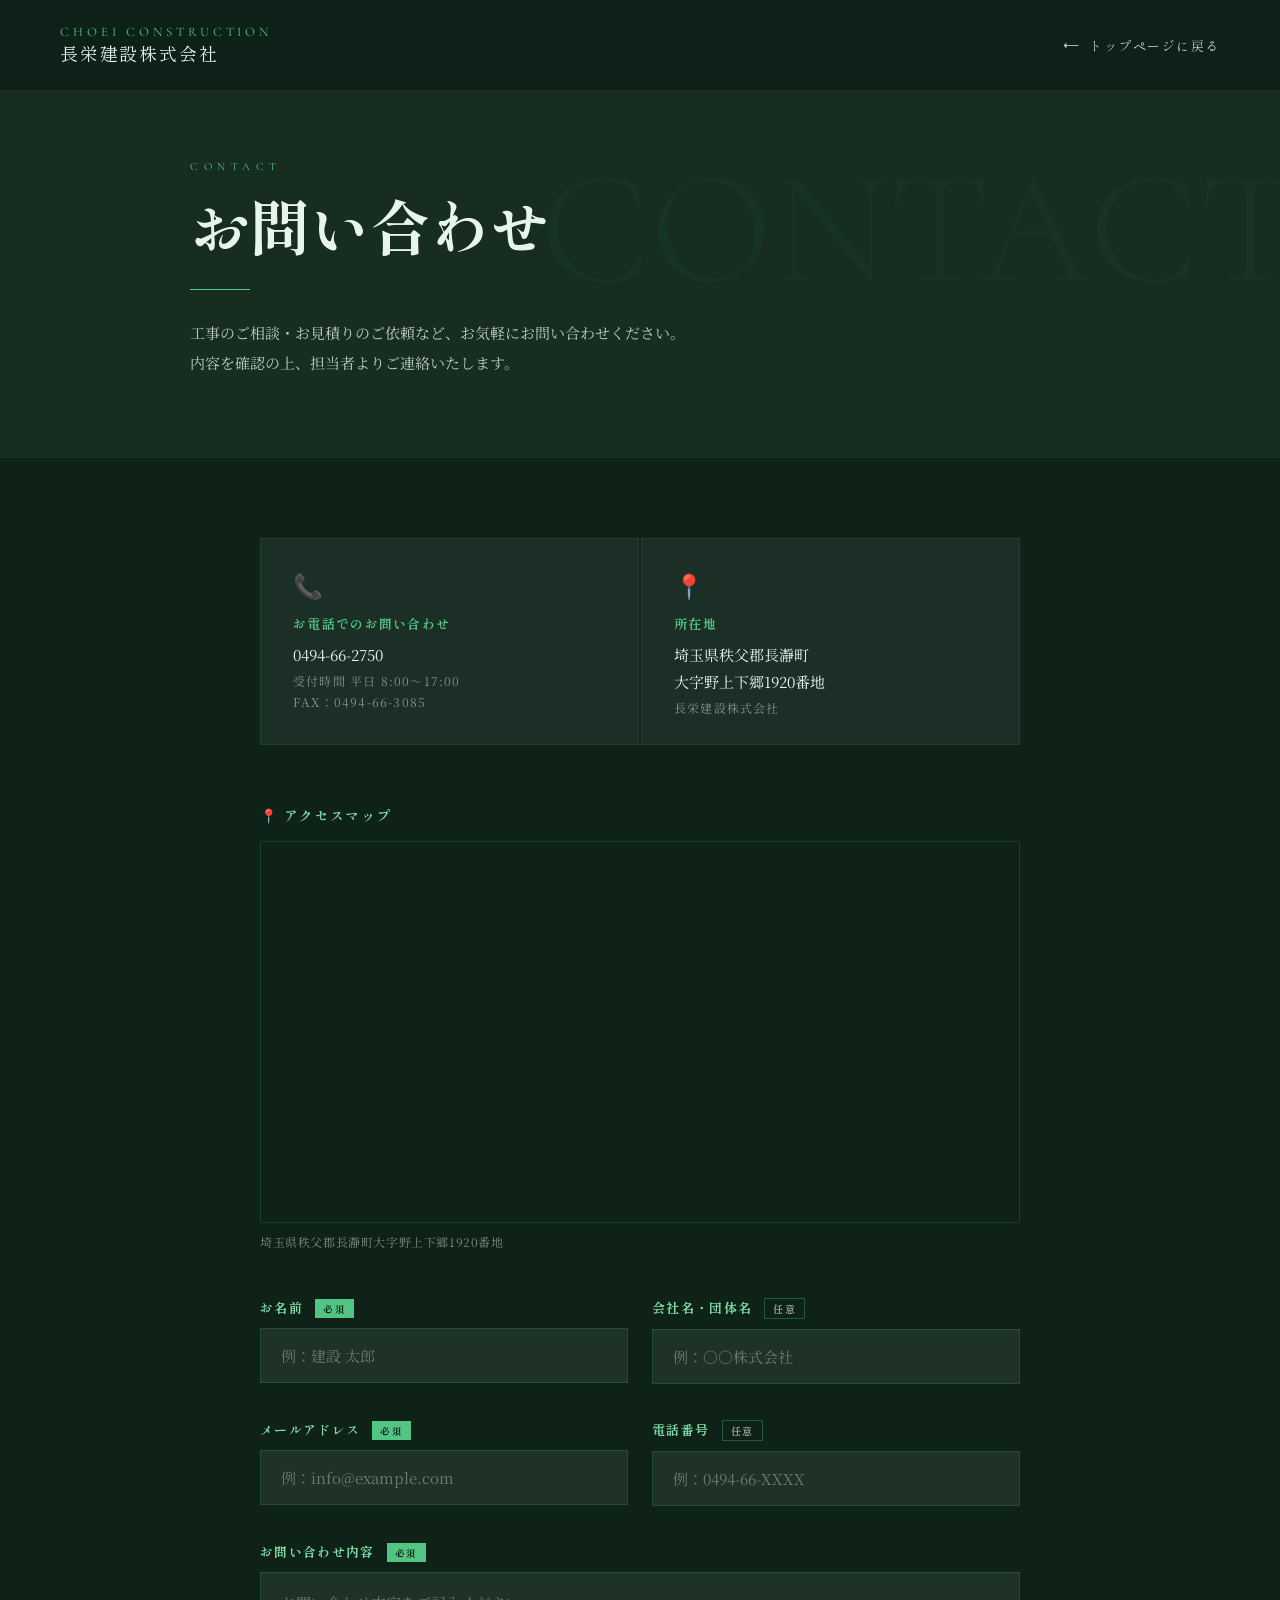
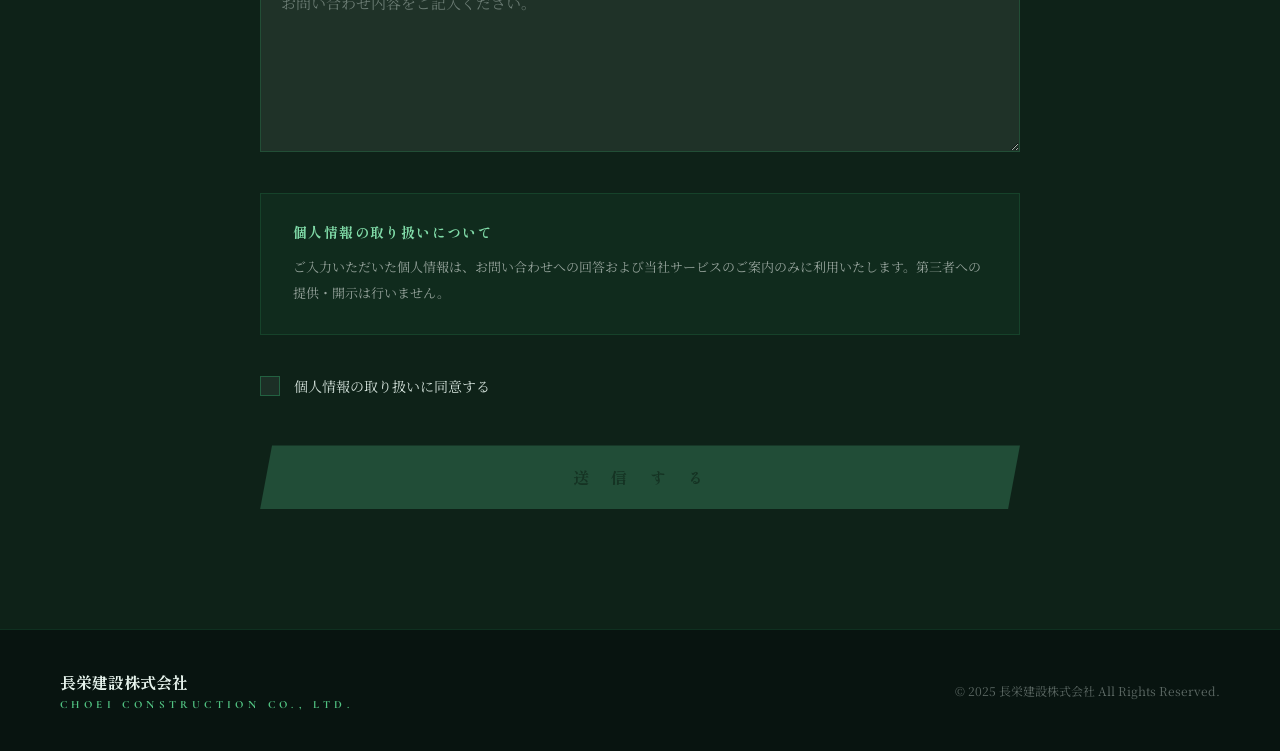
==== contact.html @ 73f099cf "Add files via upload" ====
<!DOCTYPE html>
<html lang="ja">
<head>
<meta charset="UTF-8">
<meta name="viewport" content="width=device-width, initial-scale=1.0">
<title>お問い合わせ | 長栄建設株式会社</title>
<link href="https://fonts.googleapis.com/css2?family=Noto+Serif+JP:wght@300;400;700&family=Shippori+Mincho:wght@400;700&family=Cormorant+Garamond:ital,wght@0,300;0,600;1,300&display=swap" rel="stylesheet">
<style>
  :root {
    --navy: #0e2218;
    --navy-mid: #162d20;
    --green: #52c483;
    --green-light: #80dba8;
    --white: #e8f5ee;
  }
  * { margin: 0; padding: 0; box-sizing: border-box; }
  html { scroll-behavior: smooth; }
  body { font-family: 'Noto Serif JP', serif; background: var(--navy); color: var(--white); min-height: 100vh; }

  /* NAV */
  nav {
    position: fixed; top: 0; width: 100%; z-index: 100;
    display: flex; align-items: center; justify-content: space-between;
    padding: 24px 60px;
    background: rgba(14,34,24,0.97);
    backdrop-filter: blur(2px);
    border-bottom: 1px solid rgba(46,158,98,0.15);
  }
  .nav-logo { font-family: 'Cormorant Garamond', serif; font-size: 13px; letter-spacing: 0.3em; color: var(--green); text-transform: uppercase; text-decoration: none; display: block; }
  .nav-logo span { display: block; font-family: 'Shippori Mincho', serif; font-size: 18px; letter-spacing: 0.1em; color: var(--white); }
  .nav-back { font-family: 'Shippori Mincho', serif; font-size: 13px; color: rgba(232,245,238,0.80); text-decoration: none; letter-spacing: 0.12em; transition: color 0.3s; display: flex; align-items: center; gap: 8px; }
  .nav-back:hover { color: var(--green); }
  .nav-back::before { content: '←'; font-size: 16px; }

  /* HERO */
  .page-hero {
    padding: 160px 60px 80px;
    background: var(--navy-mid);
    position: relative; overflow: hidden;
  }
  .page-hero::before {
    content: 'CONTACT';
    position: absolute; right: -20px; top: 50%; transform: translateY(-50%);
    font-family: 'Cormorant Garamond', serif; font-size: 160px; font-weight: 300;
    color: rgba(46,158,98,0.06); white-space: nowrap; pointer-events: none;
  }
  .page-hero-inner { max-width: 900px; margin: 0 auto; position: relative; z-index: 1; }
  .page-hero .label { font-family: 'Cormorant Garamond', serif; font-size: 11px; letter-spacing: 0.5em; color: var(--green); text-transform: uppercase; margin-bottom: 16px; }
  .page-hero h1 { font-family: 'Shippori Mincho', serif; font-size: clamp(36px,5vw,60px); font-weight: 700; line-height: 1.2; }
  .page-hero p { margin-top: 20px; font-size: 15px; line-height: 2; color: rgba(232,245,238,0.80); }
  .divider { width: 60px; height: 1px; background: var(--green); margin: 28px 0; }

  /* FORM SECTION */
  .form-section { padding: 80px 60px 120px; background: var(--navy); }
  .form-wrap { max-width: 760px; margin: 0 auto; }

  .form-group { margin-bottom: 36px; }
  .form-group label {
    display: block;
    font-family: 'Shippori Mincho', serif; font-size: 13px; font-weight: 700;
    letter-spacing: 0.1em; color: var(--green-light);
    margin-bottom: 10px;
  }
  .form-group label .required {
    display: inline-block; margin-left: 8px;
    font-size: 10px; letter-spacing: 0.15em;
    background: var(--green); color: var(--navy);
    padding: 2px 8px; font-weight: 700;
  }
  .form-group label .optional {
    display: inline-block; margin-left: 8px;
    font-size: 10px; letter-spacing: 0.15em;
    border: 1px solid rgba(46,158,98,0.45); color: rgba(232,245,238,0.60);
    padding: 2px 8px;
  }

  input[type="text"],
  input[type="email"],
  input[type="tel"],
  select,
  textarea {
    width: 100%;
    background: rgba(255,255,255,0.07);
    border: 1px solid rgba(46,158,98,0.25);
    color: var(--white);
    font-family: 'Noto Serif JP', serif; font-size: 15px;
    padding: 16px 20px;
    outline: none;
    transition: border-color 0.3s, background 0.3s;
    appearance: none;
    -webkit-appearance: none;
    border-radius: 0;
  }
  input:focus, select:focus, textarea:focus {
    border-color: var(--green);
    background: rgba(46,158,98,0.08);
  }
  input::placeholder, textarea::placeholder { color: rgba(232,245,238,0.38); }
  textarea { min-height: 180px; resize: vertical; line-height: 1.8; }

  .select-wrap { position: relative; }
  .select-wrap::after {
    content: '▾'; position: absolute; right: 18px; top: 50%; transform: translateY(-50%);
    color: var(--green); pointer-events: none; font-size: 16px;
  }
  select option { background: #162d20; color: var(--white); }

  .form-row { display: grid; grid-template-columns: 1fr 1fr; gap: 24px; }

  /* PRIVACY */
  .privacy-box {
    background: rgba(46,158,98,0.07);
    border: 1px solid rgba(46,158,98,0.20);
    padding: 28px 32px; margin-bottom: 40px;
  }
  .privacy-box h3 { font-family: 'Shippori Mincho', serif; font-size: 14px; font-weight: 700; color: var(--green-light); margin-bottom: 12px; letter-spacing: 0.1em; }
  .privacy-box p { font-size: 13px; line-height: 2; color: rgba(238,244,240,0.6); }

  .agree-row { display: flex; align-items: center; gap: 14px; margin-bottom: 48px; cursor: pointer; }
  .agree-row input[type="checkbox"] { display: none; }
  .custom-check {
    width: 20px; height: 20px; flex-shrink: 0;
    border: 1px solid rgba(46,158,98,0.45);
    background: rgba(255,255,255,0.06);
    display: flex; align-items: center; justify-content: center;
    transition: all 0.3s;
  }
  .agree-row input:checked + .custom-check { background: var(--green); border-color: var(--green); }
  .agree-row input:checked + .custom-check::after { content: '✓'; color: var(--navy); font-size: 13px; font-weight: 700; }
  .agree-label { font-size: 14px; color: rgba(232,245,238,0.90); line-height: 1.6; }

  /* SUBMIT */
  .submit-btn {
    display: block; width: 100%;
    padding: 20px;
    background: var(--green); color: var(--navy);
    font-family: 'Shippori Mincho', serif; font-size: 16px; font-weight: 700; letter-spacing: 0.2em;
    border: none; cursor: pointer;
    clip-path: polygon(12px 0%, 100% 0%, calc(100% - 12px) 100%, 0% 100%);
    transition: all 0.3s;
  }
  .submit-btn:hover { background: var(--green-light); transform: translateY(-2px); }
  .submit-btn:disabled { background: rgba(76,175,125,0.3); cursor: not-allowed; transform: none; color: rgba(10,26,16,0.5); }

  /* COMPLETE */
  .complete-msg {
    display: none; text-align: center; padding: 80px 40px;
  }
  .complete-msg .icon { font-size: 64px; margin-bottom: 24px; }
  .complete-msg h2 { font-family: 'Shippori Mincho', serif; font-size: 28px; font-weight: 700; color: var(--green-light); margin-bottom: 16px; }
  .complete-msg p { font-size: 15px; line-height: 2; color: rgba(232,245,238,0.80); }
  .complete-msg a { display: inline-block; margin-top: 40px; padding: 14px 44px; border: 1px solid var(--green); color: var(--green); font-family: 'Shippori Mincho', serif; font-size: 14px; letter-spacing: 0.15em; text-decoration: none; transition: all 0.3s; }
  .complete-msg a:hover { background: rgba(46,158,98,0.15); }

  /* SIDE INFO */
  .contact-info { max-width: 760px; margin: 0 auto 60px; display: grid; grid-template-columns: 1fr 1fr; gap: 2px; }
  .info-card { background: rgba(255,255,255,0.06); border: 1px solid rgba(76,175,125,0.12); padding: 28px 32px; }
  .info-card .icon { font-size: 24px; margin-bottom: 12px; }
  .info-card h4 { font-family: 'Shippori Mincho', serif; font-size: 13px; font-weight: 700; color: var(--green); letter-spacing: 0.1em; margin-bottom: 8px; }
  .info-card p { font-size: 15px; color: var(--white); line-height: 1.8; }
  .info-card small { display: block; font-size: 12px; color: rgba(232,245,238,0.50); margin-top: 4px; letter-spacing: 0.1em; }

  /* FOOTER */
  footer { background: #081410; padding: 40px 60px; display: flex; justify-content: space-between; align-items: center; border-top: 1px solid rgba(46,158,98,0.20); }
  .footer-logo { font-family: 'Shippori Mincho', serif; font-size: 16px; font-weight: 700; }
  .footer-logo span { display: block; font-family: 'Cormorant Garamond', serif; font-size: 11px; letter-spacing: 0.4em; color: var(--green); margin-top: 4px; }
  .footer-copy { font-size: 12px; color: rgba(232,245,238,0.38); }

  @media (max-width: 700px) {
    nav { padding: 20px 24px; }
    .page-hero, .form-section { padding-left: 24px; padding-right: 24px; }
    .form-row { grid-template-columns: 1fr; }
    .contact-info { grid-template-columns: 1fr; }
    footer { flex-direction: column; gap: 16px; text-align: center; padding: 32px 24px; }
  }
</style>
</head>
<body>

<nav>
  <a href="index.html" class="nav-logo">CHOEI CONSTRUCTION<span>長栄建設株式会社</span></a>
  <a href="index.html" class="nav-back">トップページに戻る</a>
</nav>

<div class="page-hero">
  <div class="page-hero-inner">
    <div class="label">Contact</div>
    <h1>お問い合わせ</h1>
    <div class="divider"></div>
    <p>工事のご相談・お見積りのご依頼など、お気軽にお問い合わせください。<br>内容を確認の上、担当者よりご連絡いたします。</p>
  </div>
</div>

<section class="form-section">
  <div class="form-wrap">

    <!-- 連絡先カード -->
    <div class="contact-info">
      <div class="info-card">
        <div class="icon">📞</div>
        <h4>お電話でのお問い合わせ</h4>
        <p>0494-66-2750</p>
        <small>受付時間 平日 8:00〜17:00</small>
        <small>FAX：0494-66-3085</small>
      </div>
      <div class="info-card">
        <div class="icon">📍</div>
        <h4>所在地</h4>
        <p>埼玉県秩父郡長瀞町<br>大字野上下郷1920番地</p>
        <small>長栄建設株式会社</small>
      </div>
    </div>

    <!-- アクセスマップ -->
    <div style="margin-bottom:48px;">
      <h3 style="font-family:'Shippori Mincho',serif;font-size:14px;font-weight:700;color:var(--green-light);letter-spacing:0.1em;margin-bottom:16px;">📍 アクセスマップ</h3>
      <div style="border:1px solid rgba(46,158,98,0.25);overflow:hidden;">
        <iframe
          src="https://maps.google.com/maps?q=36.1239417,139.1087393&z=16&output=embed&hl=ja"
          width="100%"
          height="380"
          style="border:0;display:block;"
          allowfullscreen=""
          loading="lazy"
          referrerpolicy="no-referrer-when-downgrade">
        </iframe>
      </div>
      <p style="margin-top:10px;font-size:12px;color:rgba(232,245,238,0.50);letter-spacing:0.05em;">埼玉県秩父郡長瀞町大字野上下郷1920番地</p>
    </div>

    <!-- フォーム -->
    <div id="formArea">
      <form id="contactForm" action="https://formspree.io/f/mwvwkrlb" method="POST" onsubmit="handleSubmit(event)" novalidate>

        <div class="form-row">
          <div class="form-group">
            <label>お名前 <span class="required">必須</span></label>
            <input type="text" id="name" name="お名前" placeholder="例：建設 太郎" required>
          </div>
          <div class="form-group">
            <label>会社名・団体名 <span class="optional">任意</span></label>
            <input type="text" id="company" name="会社名・団体名" placeholder="例：○○株式会社">
          </div>
        </div>

        <div class="form-row">
          <div class="form-group">
            <label>メールアドレス <span class="required">必須</span></label>
            <input type="email" id="email" name="email" placeholder="例：info@example.com" required>
          </div>
          <div class="form-group">
            <label>電話番号 <span class="optional">任意</span></label>
            <input type="tel" id="tel" name="電話番号" placeholder="例：0494-66-XXXX">
          </div>
        </div>

        <div class="form-group">
          <label>お問い合わせ内容 <span class="required">必須</span></label>
          <textarea id="message" name="お問い合わせ内容" placeholder="お問い合わせ内容をご記入ください。" required></textarea>
        </div>

        <div class="privacy-box">
          <h3>個人情報の取り扱いについて</h3>
          <p>ご入力いただいた個人情報は、お問い合わせへの回答および当社サービスのご案内のみに利用いたします。第三者への提供・開示は行いません。</p>
        </div>

        <label class="agree-row" for="agree">
          <input type="checkbox" id="agree">
          <span class="custom-check"></span>
          <span class="agree-label">個人情報の取り扱いに同意する</span>
        </label>

        <button type="submit" class="submit-btn" id="submitBtn" disabled>送　信　す　る</button>
      </form>
    </div>

    <!-- 送信完了メッセージ -->
    <div class="complete-msg" id="completeMsg">
      <div class="icon">✅</div>
      <h2>送信が完了しました</h2>
      <p>お問い合わせいただきありがとうございます。<br>内容を確認の上、担当者より3営業日以内にご連絡いたします。</p>
      <a href="index.html">トップページに戻る</a>
    </div>

  </div>
</section>

<footer>
  <div class="footer-logo">長栄建設株式会社<span>CHOEI CONSTRUCTION CO., LTD.</span></div>
  <div class="footer-copy">© 2025 長栄建設株式会社 All Rights Reserved.</div>
</footer>

<script>
  document.getElementById('agree').addEventListener('change', function() {
    document.getElementById('submitBtn').disabled = !this.checked;
  });

  async function handleSubmit(e) {
    e.preventDefault();

    const name = document.getElementById('name').value.trim();
    const email = document.getElementById('email').value.trim();
    const message = document.getElementById('message').value.trim();

    if (!name || !email || !message) {
      alert('必須項目をすべてご入力ください。');
      return;
    }
    if (!/^[^\s@]+@[^\s@]+\.[^\s@]+$/.test(email)) {
      alert('メールアドレスの形式が正しくありません。');
      return;
    }

    const form = document.getElementById('contactForm');
    const btn = document.getElementById('submitBtn');
    btn.textContent = '送　信　中　…';
    btn.disabled = true;

    try {
      const response = await fetch(form.action, {
        method: 'POST',
        body: new FormData(form),
        headers: { 'Accept': 'application/json' }
      });

      if (response.ok) {
        document.getElementById('formArea').style.display = 'none';
        document.getElementById('completeMsg').style.display = 'block';
        window.scrollTo({ top: 0, behavior: 'smooth' });
      } else {
        alert('送信に失敗しました。しばらく経ってから再度お試しください。');
        btn.textContent = '送　信　す　る';
        btn.disabled = false;
      }
    } catch (error) {
      alert('通信エラーが発生しました。しばらく経ってから再度お試しください。');
      btn.textContent = '送　信　す　る';
      btn.disabled = false;
    }
  }
</script>
</body>
</html>
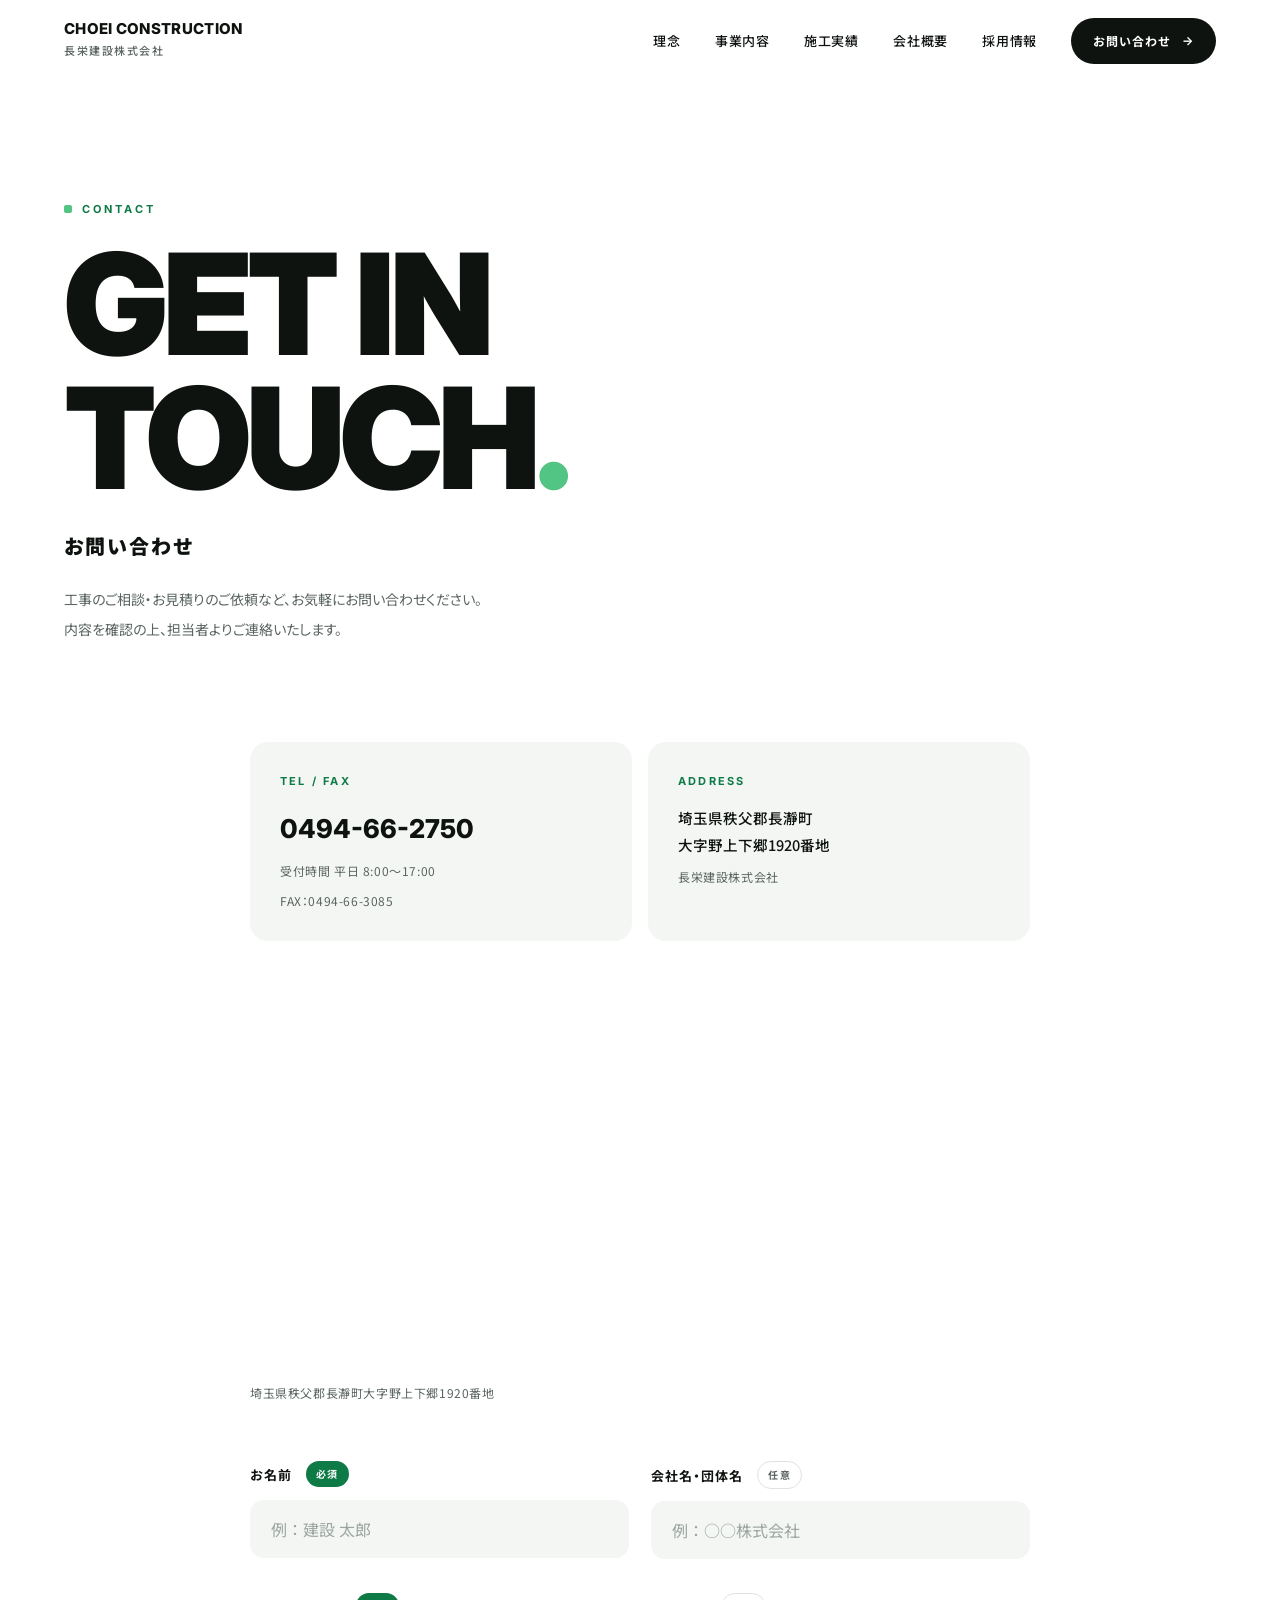
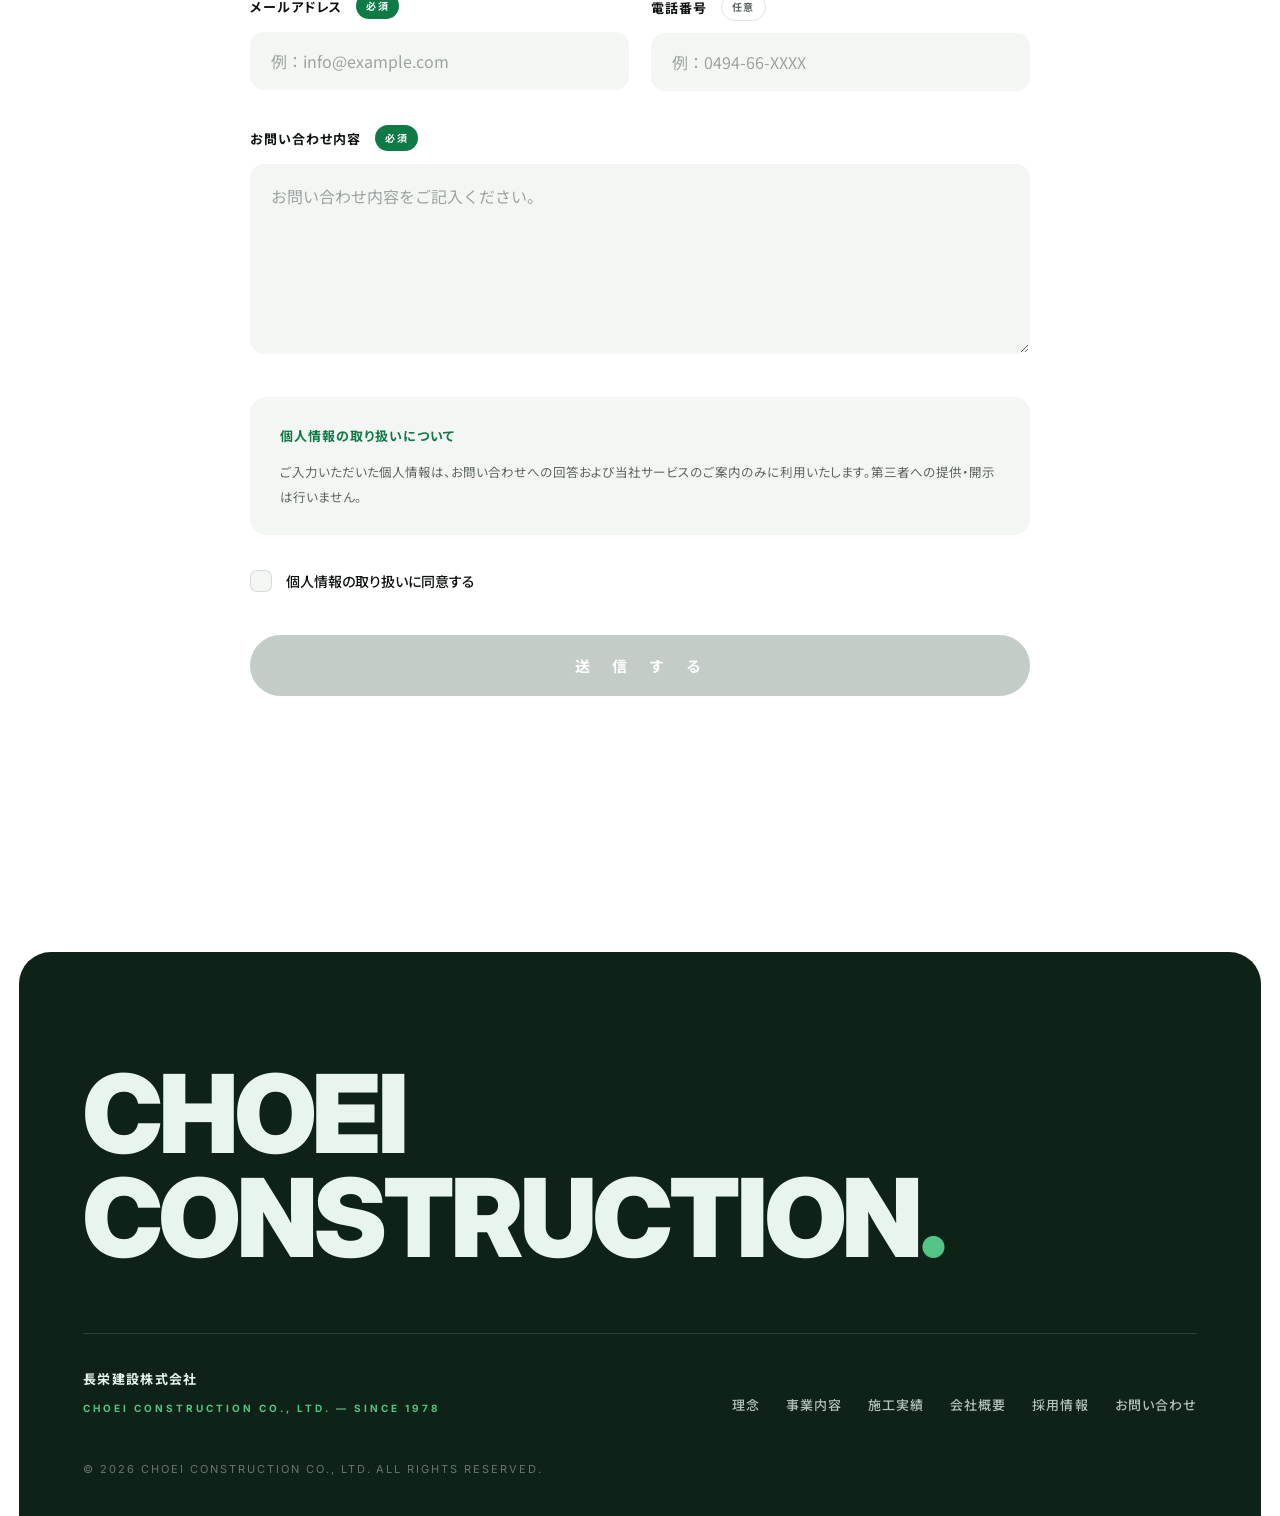
==== commit ad856f64: "デザイン全面リニューアル（白基調×緑・タイポグラフィ主体） - 全4ページを共有CSS/JS（assets/）ベースの新デザインへ刷新 - 施工実績パイプライン互換を維持（worksDataブロック・" ====
--- a/contact.html
+++ b/contact.html
@@ -3,218 +3,98 @@
 <head>
 <meta charset="UTF-8">
 <meta name="viewport" content="width=device-width, initial-scale=1.0">
-<title>お問い合わせ | 長栄建設株式会社</title>
-<link href="https://fonts.googleapis.com/css2?family=Noto+Serif+JP:wght@300;400;700&family=Shippori+Mincho:wght@400;700&family=Cormorant+Garamond:ital,wght@0,300;0,600;1,300&display=swap" rel="stylesheet">
-<style>
-  :root {
-    --navy: #0e2218;
-    --navy-mid: #162d20;
-    --green: #52c483;
-    --green-light: #80dba8;
-    --white: #e8f5ee;
-  }
-  * { margin: 0; padding: 0; box-sizing: border-box; }
-  html { scroll-behavior: smooth; }
-  body { font-family: 'Noto Serif JP', serif; background: var(--navy); color: var(--white); min-height: 100vh; }
-
-  /* NAV */
-  nav {
-    position: fixed; top: 0; width: 100%; z-index: 100;
-    display: flex; align-items: center; justify-content: space-between;
-    padding: 24px 60px;
-    background: rgba(14,34,24,0.97);
-    backdrop-filter: blur(2px);
-    border-bottom: 1px solid rgba(46,158,98,0.15);
-  }
-  .nav-logo { font-family: 'Cormorant Garamond', serif; font-size: 13px; letter-spacing: 0.3em; color: var(--green); text-transform: uppercase; text-decoration: none; display: block; }
-  .nav-logo span { display: block; font-family: 'Shippori Mincho', serif; font-size: 18px; letter-spacing: 0.1em; color: var(--white); }
-  .nav-back { font-family: 'Shippori Mincho', serif; font-size: 13px; color: rgba(232,245,238,0.80); text-decoration: none; letter-spacing: 0.12em; transition: color 0.3s; display: flex; align-items: center; gap: 8px; }
-  .nav-back:hover { color: var(--green); }
-  .nav-back::before { content: '←'; font-size: 16px; }
-
-  /* HERO */
-  .page-hero {
-    padding: 160px 60px 80px;
-    background: var(--navy-mid);
-    position: relative; overflow: hidden;
-  }
-  .page-hero::before {
-    content: 'CONTACT';
-    position: absolute; right: -20px; top: 50%; transform: translateY(-50%);
-    font-family: 'Cormorant Garamond', serif; font-size: 160px; font-weight: 300;
-    color: rgba(46,158,98,0.06); white-space: nowrap; pointer-events: none;
-  }
-  .page-hero-inner { max-width: 900px; margin: 0 auto; position: relative; z-index: 1; }
-  .page-hero .label { font-family: 'Cormorant Garamond', serif; font-size: 11px; letter-spacing: 0.5em; color: var(--green); text-transform: uppercase; margin-bottom: 16px; }
-  .page-hero h1 { font-family: 'Shippori Mincho', serif; font-size: clamp(36px,5vw,60px); font-weight: 700; line-height: 1.2; }
-  .page-hero p { margin-top: 20px; font-size: 15px; line-height: 2; color: rgba(232,245,238,0.80); }
-  .divider { width: 60px; height: 1px; background: var(--green); margin: 28px 0; }
-
-  /* FORM SECTION */
-  .form-section { padding: 80px 60px 120px; background: var(--navy); }
-  .form-wrap { max-width: 760px; margin: 0 auto; }
-
-  .form-group { margin-bottom: 36px; }
-  .form-group label {
-    display: block;
-    font-family: 'Shippori Mincho', serif; font-size: 13px; font-weight: 700;
-    letter-spacing: 0.1em; color: var(--green-light);
-    margin-bottom: 10px;
-  }
-  .form-group label .required {
-    display: inline-block; margin-left: 8px;
-    font-size: 10px; letter-spacing: 0.15em;
-    background: var(--green); color: var(--navy);
-    padding: 2px 8px; font-weight: 700;
-  }
-  .form-group label .optional {
-    display: inline-block; margin-left: 8px;
-    font-size: 10px; letter-spacing: 0.15em;
-    border: 1px solid rgba(46,158,98,0.45); color: rgba(232,245,238,0.60);
-    padding: 2px 8px;
-  }
-
-  input[type="text"],
-  input[type="email"],
-  input[type="tel"],
-  select,
-  textarea {
-    width: 100%;
-    background: rgba(255,255,255,0.07);
-    border: 1px solid rgba(46,158,98,0.25);
-    color: var(--white);
-    font-family: 'Noto Serif JP', serif; font-size: 15px;
-    padding: 16px 20px;
-    outline: none;
-    transition: border-color 0.3s, background 0.3s;
-    appearance: none;
-    -webkit-appearance: none;
-    border-radius: 0;
-  }
-  input:focus, select:focus, textarea:focus {
-    border-color: var(--green);
-    background: rgba(46,158,98,0.08);
-  }
-  input::placeholder, textarea::placeholder { color: rgba(232,245,238,0.38); }
-  textarea { min-height: 180px; resize: vertical; line-height: 1.8; }
-
-  .select-wrap { position: relative; }
-  .select-wrap::after {
-    content: '▾'; position: absolute; right: 18px; top: 50%; transform: translateY(-50%);
-    color: var(--green); pointer-events: none; font-size: 16px;
-  }
-  select option { background: #162d20; color: var(--white); }
-
-  .form-row { display: grid; grid-template-columns: 1fr 1fr; gap: 24px; }
-
-  /* PRIVACY */
-  .privacy-box {
-    background: rgba(46,158,98,0.07);
-    border: 1px solid rgba(46,158,98,0.20);
-    padding: 28px 32px; margin-bottom: 40px;
-  }
-  .privacy-box h3 { font-family: 'Shippori Mincho', serif; font-size: 14px; font-weight: 700; color: var(--green-light); margin-bottom: 12px; letter-spacing: 0.1em; }
-  .privacy-box p { font-size: 13px; line-height: 2; color: rgba(238,244,240,0.6); }
-
-  .agree-row { display: flex; align-items: center; gap: 14px; margin-bottom: 48px; cursor: pointer; }
-  .agree-row input[type="checkbox"] { display: none; }
-  .custom-check {
-    width: 20px; height: 20px; flex-shrink: 0;
-    border: 1px solid rgba(46,158,98,0.45);
-    background: rgba(255,255,255,0.06);
-    display: flex; align-items: center; justify-content: center;
-    transition: all 0.3s;
-  }
-  .agree-row input:checked + .custom-check { background: var(--green); border-color: var(--green); }
-  .agree-row input:checked + .custom-check::after { content: '✓'; color: var(--navy); font-size: 13px; font-weight: 700; }
-  .agree-label { font-size: 14px; color: rgba(232,245,238,0.90); line-height: 1.6; }
-
-  /* SUBMIT */
-  .submit-btn {
-    display: block; width: 100%;
-    padding: 20px;
-    background: var(--green); color: var(--navy);
-    font-family: 'Shippori Mincho', serif; font-size: 16px; font-weight: 700; letter-spacing: 0.2em;
-    border: none; cursor: pointer;
-    clip-path: polygon(12px 0%, 100% 0%, calc(100% - 12px) 100%, 0% 100%);
-    transition: all 0.3s;
-  }
-  .submit-btn:hover { background: var(--green-light); transform: translateY(-2px); }
-  .submit-btn:disabled { background: rgba(76,175,125,0.3); cursor: not-allowed; transform: none; color: rgba(10,26,16,0.5); }
-
-  /* COMPLETE */
-  .complete-msg {
-    display: none; text-align: center; padding: 80px 40px;
-  }
-  .complete-msg .icon { font-size: 64px; margin-bottom: 24px; }
-  .complete-msg h2 { font-family: 'Shippori Mincho', serif; font-size: 28px; font-weight: 700; color: var(--green-light); margin-bottom: 16px; }
-  .complete-msg p { font-size: 15px; line-height: 2; color: rgba(232,245,238,0.80); }
-  .complete-msg a { display: inline-block; margin-top: 40px; padding: 14px 44px; border: 1px solid var(--green); color: var(--green); font-family: 'Shippori Mincho', serif; font-size: 14px; letter-spacing: 0.15em; text-decoration: none; transition: all 0.3s; }
-  .complete-msg a:hover { background: rgba(46,158,98,0.15); }
-
-  /* SIDE INFO */
-  .contact-info { max-width: 760px; margin: 0 auto 60px; display: grid; grid-template-columns: 1fr 1fr; gap: 2px; }
-  .info-card { background: rgba(255,255,255,0.06); border: 1px solid rgba(76,175,125,0.12); padding: 28px 32px; }
-  .info-card .icon { font-size: 24px; margin-bottom: 12px; }
-  .info-card h4 { font-family: 'Shippori Mincho', serif; font-size: 13px; font-weight: 700; color: var(--green); letter-spacing: 0.1em; margin-bottom: 8px; }
-  .info-card p { font-size: 15px; color: var(--white); line-height: 1.8; }
-  .info-card small { display: block; font-size: 12px; color: rgba(232,245,238,0.50); margin-top: 4px; letter-spacing: 0.1em; }
-
-  /* FOOTER */
-  footer { background: #081410; padding: 40px 60px; display: flex; justify-content: space-between; align-items: center; border-top: 1px solid rgba(46,158,98,0.20); }
-  .footer-logo { font-family: 'Shippori Mincho', serif; font-size: 16px; font-weight: 700; }
-  .footer-logo span { display: block; font-family: 'Cormorant Garamond', serif; font-size: 11px; letter-spacing: 0.4em; color: var(--green); margin-top: 4px; }
-  .footer-copy { font-size: 12px; color: rgba(232,245,238,0.38); }
-
-  @media (max-width: 700px) {
-    nav { padding: 20px 24px; }
-    .page-hero, .form-section { padding-left: 24px; padding-right: 24px; }
-    .form-row { grid-template-columns: 1fr; }
-    .contact-info { grid-template-columns: 1fr; }
-    footer { flex-direction: column; gap: 16px; text-align: center; padding: 32px 24px; }
-  }
-</style>
+
+<!-- Favicon -->
+<link rel="icon" href="/favicon.ico" sizes="any">
+<link rel="icon" type="image/svg+xml" href="/favicon.svg">
+<link rel="icon" type="image/png" sizes="96x96" href="/favicon-96x96.png">
+<link rel="apple-touch-icon" sizes="180x180" href="/apple-touch-icon.png">
+<link rel="manifest" href="/site.webmanifest">
+<meta name="theme-color" content="#ffffff">
+
+<title>お問い合わせ | 長栄建設株式会社（埼玉県秩父・長瀞）</title>
+<meta name="description" content="長栄建設株式会社へのお問い合わせページです。道路・河川・橋梁・管工事など土木工事のご相談、お見積りのご依頼はお気軽にどうぞ。埼玉県秩父郡長瀞町。TEL：0494-66-2750">
+<meta name="keywords" content="長栄建設 お問い合わせ,土木工事 相談 秩父,建設会社 見積もり 長瀞,道路工事 依頼 埼玉">
+<meta name="robots" content="index, follow">
+<link rel="canonical" href="https://choei-construction.co.jp/contact.html">
+<meta property="og:type" content="website">
+<meta property="og:title" content="お問い合わせ | 長栄建設株式会社">
+<meta property="og:description" content="土木工事のご相談・お見積りはお気軽にどうぞ。埼玉県秩父郡長瀞町の長栄建設株式会社。TEL：0494-66-2750">
+<meta property="og:url" content="https://choei-construction.co.jp/contact.html">
+<meta property="og:site_name" content="長栄建設株式会社">
+<meta property="og:locale" content="ja_JP">
+<link rel="preconnect" href="https://fonts.googleapis.com">
+<link rel="preconnect" href="https://fonts.gstatic.com" crossorigin>
+<link href="https://fonts.googleapis.com/css2?family=Inter:wght@500;700;800;900&family=Noto+Sans+JP:wght@400;500;700;900&display=swap" rel="stylesheet">
+<link rel="stylesheet" href="assets/style.css?v=1">
+<script>document.documentElement.classList.add('js');</script>
 </head>
 <body>
 
-<nav>
-  <a href="index.html" class="nav-logo">CHOEI CONSTRUCTION<span>長栄建設株式会社</span></a>
-  <a href="index.html" class="nav-back">トップページに戻る</a>
-</nav>
-
+<header class="site-header">
+  <a href="index.html" class="brand" aria-label="長栄建設株式会社 トップページ">
+    <span class="brand-en">CHOEI CONSTRUCTION</span>
+    <span class="brand-ja">長栄建設株式会社</span>
+  </a>
+  <nav class="global-nav" aria-label="グローバルナビゲーション">
+    <a href="index.html#philosophy">理念</a>
+    <a href="index.html#services">事業内容</a>
+    <a href="index.html#works">施工実績</a>
+    <a href="index.html#company">会社概要</a>
+    <a href="recruit.html">採用情報</a>
+    <a href="contact.html" class="btn btn-ink btn-sm">お問い合わせ<span class="arw">→</span></a>
+  </nav>
+  <button class="menu-btn" type="button" aria-expanded="false" aria-controls="menuOverlay" aria-label="メニューを開閉">
+    <span></span><span></span>
+  </button>
+</header>
+
+<div class="menu-overlay" id="menuOverlay">
+  <nav aria-label="メニュー">
+    <a href="index.html" style="--i:0">Top<small>トップ</small></a>
+    <a href="index.html#philosophy" style="--i:1">Philosophy<small>理念</small></a>
+    <a href="index.html#services" style="--i:2">Services<small>事業内容</small></a>
+    <a href="index.html#works" style="--i:3">Works<small>施工実績</small></a>
+    <a href="index.html#company" style="--i:4">Company<small>会社概要</small></a>
+    <a href="recruit.html" style="--i:5">Recruit<small>採用情報</small></a>
+    <a href="contact.html" style="--i:6">Contact<small>お問い合わせ</small></a>
+  </nav>
+  <div class="menu-foot">CHOEI CONSTRUCTION CO., LTD. — SINCE 1978</div>
+</div>
+
+<!-- HERO -->
 <div class="page-hero">
-  <div class="page-hero-inner">
-    <div class="label">Contact</div>
-    <h1>お問い合わせ</h1>
-    <div class="divider"></div>
-    <p>工事のご相談・お見積りのご依頼など、お気軽にお問い合わせください。<br>内容を確認の上、担当者よりご連絡いたします。</p>
+  <div class="container">
+    <p class="label">Contact</p>
+    <h1>
+      <span class="page-hero-en">Get in<br>Touch<span class="green">.</span></span>
+      <span class="page-hero-ja">お問い合わせ</span>
+    </h1>
+    <p class="page-hero-lead">工事のご相談・お見積りのご依頼など、お気軽にお問い合わせください。<br>内容を確認の上、担当者よりご連絡いたします。</p>
   </div>
 </div>
 
-<section class="form-section">
-  <div class="form-wrap">
-
-    <!-- 連絡先カード -->
-    <div class="contact-info">
-      <div class="info-card">
-        <div class="icon">📞</div>
-        <h4>お電話でのお問い合わせ</h4>
-        <p>0494-66-2750</p>
-        <small>受付時間 平日 8:00〜17:00</small>
-        <small>FAX：0494-66-3085</small>
-      </div>
-      <div class="info-card">
-        <div class="icon">📍</div>
-        <h4>所在地</h4>
-        <p>埼玉県秩父郡長瀞町<br>大字野上下郷1920番地</p>
-        <small>長栄建設株式会社</small>
-      </div>
-    </div>
-
-    <!-- アクセスマップ -->
-    <div style="margin-bottom:48px;">
-      <h3 style="font-family:'Shippori Mincho',serif;font-size:14px;font-weight:700;color:var(--green-light);letter-spacing:0.1em;margin-bottom:16px;">📍 アクセスマップ</h3>
-      <div style="border:1px solid rgba(46,158,98,0.25);overflow:hidden;">
+<section class="form-section" style="padding-top: 20px;">
+  <div class="container">
+    <div class="form-wrap">
+
+      <!-- 連絡先カード -->
+      <div class="info-cards reveal">
+        <div class="info-card">
+          <h4>Tel / Fax</h4>
+          <p class="big"><a href="tel:0494-66-2750" style="text-decoration:none;">0494-66-2750</a></p>
+          <small>受付時間 平日 8:00〜17:00</small>
+          <small>FAX：0494-66-3085</small>
+        </div>
+        <div class="info-card">
+          <h4>Address</h4>
+          <p>埼玉県秩父郡長瀞町<br>大字野上下郷1920番地</p>
+          <small>長栄建設株式会社</small>
+        </div>
+      </div>
+
+      <!-- アクセスマップ -->
+      <div class="map-box reveal">
         <iframe
           src="https://maps.google.com/maps?q=36.1239417,139.1087393&z=16&output=embed&hl=ja"
           width="100%"
@@ -222,72 +102,86 @@
           style="border:0;display:block;"
           allowfullscreen=""
           loading="lazy"
-          referrerpolicy="no-referrer-when-downgrade">
+          referrerpolicy="no-referrer-when-downgrade"
+          title="長栄建設株式会社 アクセスマップ">
         </iframe>
       </div>
-      <p style="margin-top:10px;font-size:12px;color:rgba(232,245,238,0.50);letter-spacing:0.05em;">埼玉県秩父郡長瀞町大字野上下郷1920番地</p>
+      <p class="map-note">埼玉県秩父郡長瀞町大字野上下郷1920番地</p>
+
+      <!-- フォーム -->
+      <div id="formArea">
+        <form id="contactForm" action="https://formspree.io/f/mwvwkrlb" method="POST" onsubmit="handleSubmit(event)" novalidate>
+
+          <div class="form-row">
+            <div class="form-group">
+              <label>お名前 <span class="badge-req">必須</span></label>
+              <input type="text" id="name" name="お名前" placeholder="例：建設 太郎" required>
+            </div>
+            <div class="form-group">
+              <label>会社名・団体名 <span class="badge-opt">任意</span></label>
+              <input type="text" id="company" name="会社名・団体名" placeholder="例：○○株式会社">
+            </div>
+          </div>
+
+          <div class="form-row">
+            <div class="form-group">
+              <label>メールアドレス <span class="badge-req">必須</span></label>
+              <input type="email" id="email" name="email" placeholder="例：info@example.com" required>
+            </div>
+            <div class="form-group">
+              <label>電話番号 <span class="badge-opt">任意</span></label>
+              <input type="tel" id="tel" name="電話番号" placeholder="例：0494-66-XXXX">
+            </div>
+          </div>
+
+          <div class="form-group">
+            <label>お問い合わせ内容 <span class="badge-req">必須</span></label>
+            <textarea id="message" name="お問い合わせ内容" placeholder="お問い合わせ内容をご記入ください。" required></textarea>
+          </div>
+
+          <div class="privacy-box">
+            <h3>個人情報の取り扱いについて</h3>
+            <p>ご入力いただいた個人情報は、お問い合わせへの回答および当社サービスのご案内のみに利用いたします。第三者への提供・開示は行いません。</p>
+          </div>
+
+          <label class="agree-row" for="agree">
+            <input type="checkbox" id="agree">
+            <span class="custom-check"></span>
+            <span class="agree-label">個人情報の取り扱いに同意する</span>
+          </label>
+
+          <button type="submit" class="submit-btn" id="submitBtn" disabled>送　信　す　る</button>
+        </form>
+      </div>
+
+      <!-- 送信完了メッセージ -->
+      <div class="complete-msg" id="completeMsg">
+        <div class="icon">✅</div>
+        <h2>送信が完了しました</h2>
+        <p>お問い合わせいただきありがとうございます。<br>内容を確認の上、担当者より3営業日以内にご連絡いたします。</p>
+        <a href="index.html" class="btn btn-outline">トップページに戻る</a>
+      </div>
+
     </div>
-
-    <!-- フォーム -->
-    <div id="formArea">
-      <form id="contactForm" action="https://formspree.io/f/mwvwkrlb" method="POST" onsubmit="handleSubmit(event)" novalidate>
-
-        <div class="form-row">
-          <div class="form-group">
-            <label>お名前 <span class="required">必須</span></label>
-            <input type="text" id="name" name="お名前" placeholder="例：建設 太郎" required>
-          </div>
-          <div class="form-group">
-            <label>会社名・団体名 <span class="optional">任意</span></label>
-            <input type="text" id="company" name="会社名・団体名" placeholder="例：○○株式会社">
-          </div>
-        </div>
-
-        <div class="form-row">
-          <div class="form-group">
-            <label>メールアドレス <span class="required">必須</span></label>
-            <input type="email" id="email" name="email" placeholder="例：info@example.com" required>
-          </div>
-          <div class="form-group">
-            <label>電話番号 <span class="optional">任意</span></label>
-            <input type="tel" id="tel" name="電話番号" placeholder="例：0494-66-XXXX">
-          </div>
-        </div>
-
-        <div class="form-group">
-          <label>お問い合わせ内容 <span class="required">必須</span></label>
-          <textarea id="message" name="お問い合わせ内容" placeholder="お問い合わせ内容をご記入ください。" required></textarea>
-        </div>
-
-        <div class="privacy-box">
-          <h3>個人情報の取り扱いについて</h3>
-          <p>ご入力いただいた個人情報は、お問い合わせへの回答および当社サービスのご案内のみに利用いたします。第三者への提供・開示は行いません。</p>
-        </div>
-
-        <label class="agree-row" for="agree">
-          <input type="checkbox" id="agree">
-          <span class="custom-check"></span>
-          <span class="agree-label">個人情報の取り扱いに同意する</span>
-        </label>
-
-        <button type="submit" class="submit-btn" id="submitBtn" disabled>送　信　す　る</button>
-      </form>
-    </div>
-
-    <!-- 送信完了メッセージ -->
-    <div class="complete-msg" id="completeMsg">
-      <div class="icon">✅</div>
-      <h2>送信が完了しました</h2>
-      <p>お問い合わせいただきありがとうございます。<br>内容を確認の上、担当者より3営業日以内にご連絡いたします。</p>
-      <a href="index.html">トップページに戻る</a>
-    </div>
-
   </div>
 </section>
 
-<footer>
-  <div class="footer-logo">長栄建設株式会社<span>CHOEI CONSTRUCTION CO., LTD.</span></div>
-  <div class="footer-copy">© 2025 長栄建設株式会社 All Rights Reserved.</div>
+<footer class="site-footer">
+  <div class="container">
+    <p class="footer-brand">CHOEI<br>CONSTRUCTION<em>.</em></p>
+    <div class="footer-mid">
+      <div class="footer-co">長栄建設株式会社<small>Choei Construction Co., Ltd. — Since 1978</small></div>
+      <nav class="footer-nav" aria-label="フッターナビゲーション">
+        <a href="index.html#philosophy">理念</a>
+        <a href="index.html#services">事業内容</a>
+        <a href="index.html#works">施工実績</a>
+        <a href="index.html#company">会社概要</a>
+        <a href="recruit.html">採用情報</a>
+        <a href="contact.html">お問い合わせ</a>
+      </nav>
+    </div>
+    <p class="footer-copy">© 2026 CHOEI CONSTRUCTION CO., LTD. ALL RIGHTS RESERVED.</p>
+  </div>
 </footer>
 
 <script>
@@ -339,5 +233,6 @@
     }
   }
 </script>
+<script src="assets/site.js?v=1"></script>
 </body>
 </html>
--- a/assets/style.css
+++ b/assets/style.css
@@ -0,0 +1,805 @@
+/* =============================================================
+   長栄建設株式会社 — Design System
+   白基調 × ブランド緑アクセント（Goodpatch風デザイン重視リニューアル）
+   ============================================================= */
+
+:root {
+  --paper: #ffffff;
+  --paper-warm: #f4f6f4;
+  --ink: #0f1310;
+  --ink-soft: #5a6560;
+  --line: rgba(15, 19, 16, 0.12);
+  --accent: #0e7a45;          /* テキスト可能な濃緑（白地でAAコントラスト） */
+  --accent-bright: #52c483;   /* 装飾・大型図形専用（白地の本文には使わない） */
+  --ink-bg: #0e2218;          /* 反転セクション（旧ブランド色を継承） */
+  --ink-bg-soft: #162d20;
+  --paper-on-dark: #e8f5ee;
+  --container: 1400px;
+  --pad: clamp(20px, 5vw, 64px);
+  --ease: cubic-bezier(0.22, 1, 0.36, 1);
+  --font-en: 'Inter', 'Noto Sans JP', sans-serif;
+  --font-ja: 'Noto Sans JP', sans-serif;
+}
+
+* { margin: 0; padding: 0; box-sizing: border-box; }
+html { scroll-behavior: smooth; -webkit-text-size-adjust: 100%; }
+body {
+  font-family: var(--font-ja);
+  background: var(--paper);
+  color: var(--ink);
+  font-size: 15px;
+  line-height: 2;
+  overflow-x: hidden;
+  font-feature-settings: "palt";
+}
+img { max-width: 100%; display: block; }
+a { color: inherit; }
+::selection { background: var(--accent-bright); color: var(--ink-bg); }
+
+:focus-visible { outline: 2px solid var(--accent); outline-offset: 3px; border-radius: 2px; }
+
+/* ---------- utilities ---------- */
+.container { max-width: var(--container); margin-inline: auto; padding-inline: var(--pad); }
+
+.label {
+  font-family: var(--font-en);
+  font-size: 11px;
+  font-weight: 700;
+  letter-spacing: 0.28em;
+  text-transform: uppercase;
+  color: var(--accent);
+  display: flex;
+  align-items: center;
+  gap: 10px;
+}
+.label::before { content: ''; width: 8px; height: 8px; border-radius: 2px; background: var(--accent-bright); flex: none; }
+
+.sec-head { margin-bottom: clamp(40px, 6vw, 72px); }
+.sec-title-en {
+  font-family: var(--font-en);
+  font-size: clamp(36px, 7.5vw, 110px);
+  font-weight: 800;
+  letter-spacing: -0.03em;
+  line-height: 1;
+  text-transform: uppercase;
+  margin-top: 18px;
+}
+.sec-title-en .accent-dot { color: var(--accent-bright); }
+.sec-title-ja { margin-top: 14px; font-size: 14px; font-weight: 700; color: var(--ink-soft); letter-spacing: 0.12em; }
+
+section { padding: clamp(80px, 11vw, 160px) 0; }
+
+/* ---------- reveal（JS有効時のみ隠す） ---------- */
+.js .reveal {
+  opacity: 0;
+  transform: translateY(30px);
+  transition: opacity 0.9s var(--ease), transform 0.9s var(--ease);
+  transition-delay: var(--d, 0s);
+}
+.js .reveal.is-visible { opacity: 1; transform: none; }
+
+/* =============================================================
+   HEADER
+   ============================================================= */
+.site-header {
+  position: fixed;
+  top: 0; left: 0; right: 0;
+  z-index: 1000;
+  display: flex;
+  align-items: center;
+  justify-content: space-between;
+  padding: 18px var(--pad);
+  transition: background 0.4s, box-shadow 0.4s, padding 0.4s;
+}
+.site-header.is-scrolled {
+  background: rgba(255, 255, 255, 0.88);
+  backdrop-filter: blur(14px);
+  -webkit-backdrop-filter: blur(14px);
+  box-shadow: 0 1px 0 var(--line);
+  padding-block: 12px;
+}
+
+.brand { display: flex; flex-direction: column; gap: 2px; text-decoration: none; z-index: 1002; }
+.brand-en { font-family: var(--font-en); font-size: 15px; font-weight: 800; letter-spacing: 0.02em; line-height: 1.1; }
+.brand-ja { font-size: 11px; font-weight: 500; color: var(--ink-soft); letter-spacing: 0.14em; }
+
+.global-nav { display: flex; align-items: center; gap: 34px; }
+.global-nav a:not(.btn) {
+  font-size: 13px;
+  font-weight: 500;
+  text-decoration: none;
+  letter-spacing: 0.06em;
+  position: relative;
+  padding: 6px 0;
+}
+.global-nav a:not(.btn)::after {
+  content: '';
+  position: absolute;
+  left: 0; bottom: 0;
+  width: 100%; height: 2px;
+  background: var(--accent);
+  transform: scaleX(0);
+  transform-origin: right;
+  transition: transform 0.35s var(--ease);
+}
+.global-nav a:not(.btn):hover::after { transform: scaleX(1); transform-origin: left; }
+
+/* ---------- hamburger ---------- */
+.menu-btn {
+  display: none;
+  z-index: 1002;
+  width: 48px; height: 48px;
+  border: 0;
+  border-radius: 999px;
+  background: var(--ink);
+  cursor: pointer;
+  position: relative;
+}
+.menu-btn span {
+  position: absolute;
+  left: 14px; right: 14px;
+  height: 2px;
+  background: #fff;
+  transition: transform 0.35s var(--ease), top 0.35s var(--ease), opacity 0.3s;
+}
+.menu-btn span:nth-child(1) { top: 19px; }
+.menu-btn span:nth-child(2) { top: 27px; }
+.menu-open .menu-btn span:nth-child(1) { top: 23px; transform: rotate(45deg); }
+.menu-open .menu-btn span:nth-child(2) { top: 23px; transform: rotate(-45deg); }
+
+.menu-overlay {
+  position: fixed;
+  inset: 0;
+  z-index: 1001;
+  background: var(--ink-bg);
+  color: var(--paper-on-dark);
+  display: flex;
+  flex-direction: column;
+  justify-content: center;
+  padding: 100px var(--pad) 60px;
+  opacity: 0;
+  visibility: hidden;
+  transition: opacity 0.45s var(--ease), visibility 0.45s;
+}
+.menu-open .menu-overlay { opacity: 1; visibility: visible; }
+.menu-overlay nav { display: flex; flex-direction: column; gap: 6px; }
+.menu-overlay nav a {
+  font-family: var(--font-en);
+  font-size: clamp(34px, 9vw, 56px);
+  font-weight: 800;
+  letter-spacing: -0.02em;
+  line-height: 1.3;
+  text-transform: uppercase;
+  text-decoration: none;
+  display: flex;
+  align-items: baseline;
+  gap: 16px;
+  transform: translateY(26px);
+  opacity: 0;
+  transition: transform 0.6s var(--ease), opacity 0.6s var(--ease), color 0.3s;
+  transition-delay: 0s;
+}
+.menu-open .menu-overlay nav a { transform: none; opacity: 1; transition-delay: calc(0.06s * var(--i, 0) + 0.1s); }
+.menu-overlay nav a small { font-family: var(--font-ja); font-size: 12px; font-weight: 500; letter-spacing: 0.15em; color: var(--accent-bright); }
+.menu-overlay nav a:hover { color: var(--accent-bright); }
+.menu-overlay .menu-foot { margin-top: 48px; font-family: var(--font-en); font-size: 11px; letter-spacing: 0.25em; color: rgba(232, 245, 238, 0.5); text-transform: uppercase; }
+
+/* =============================================================
+   BUTTONS
+   ============================================================= */
+.btn {
+  display: inline-flex;
+  align-items: center;
+  justify-content: center;
+  gap: 12px;
+  padding: 16px 34px;
+  border-radius: 999px;
+  font-family: var(--font-ja);
+  font-size: 14px;
+  font-weight: 700;
+  letter-spacing: 0.08em;
+  text-decoration: none;
+  border: 0;
+  cursor: pointer;
+  transition: background 0.35s var(--ease), color 0.35s var(--ease), transform 0.35s var(--ease), border-color 0.35s;
+}
+.btn .arw { font-family: var(--font-en); transition: transform 0.35s var(--ease); }
+.btn:hover .arw { transform: translateX(5px); }
+.btn-ink { background: var(--ink); color: #fff; }
+.btn-ink:hover { background: var(--accent); transform: translateY(-2px); }
+.btn-outline { background: transparent; color: var(--ink); box-shadow: inset 0 0 0 1px var(--ink); }
+.btn-outline:hover { background: var(--ink); color: #fff; transform: translateY(-2px); }
+.btn-paper { background: var(--paper); color: var(--ink); }
+.btn-paper:hover { background: var(--accent-bright); color: var(--ink-bg); transform: translateY(-2px); }
+.btn-sm { padding: 11px 22px; font-size: 12px; }
+
+/* =============================================================
+   HERO（トップ）
+   ============================================================= */
+.hero {
+  position: relative;
+  padding: clamp(150px, 20vh, 220px) 0 0;
+  overflow: hidden;
+}
+.hero-label {
+  font-family: var(--font-en);
+  font-size: clamp(11px, 1.4vw, 13px);
+  font-weight: 700;
+  letter-spacing: 0.32em;
+  text-transform: uppercase;
+  color: var(--accent);
+  margin-bottom: clamp(20px, 3vw, 36px);
+}
+.hero-title {
+  font-family: var(--font-en);
+  font-weight: 900;
+  font-size: clamp(40px, 12.5vw, 190px);
+  line-height: 0.92;
+  letter-spacing: -0.035em;
+  text-transform: uppercase;
+}
+.hero-title .line { display: block; overflow: hidden; }
+.hero-title .line > span { display: inline-block; }
+.js .hero-title .line > span { transform: translateY(112%); animation: riseUp 1s var(--ease) forwards; }
+.js .hero-title .line:nth-child(1) > span { animation-delay: 0.15s; }
+.js .hero-title .line:nth-child(2) > span { animation-delay: 0.28s; }
+.js .hero-title .line:nth-child(3) > span { animation-delay: 0.41s; }
+@keyframes riseUp { to { transform: translateY(0); } }
+.hero-title .outline {
+  color: transparent;
+  -webkit-text-stroke: 2px var(--ink);
+}
+.hero-title .green { color: var(--accent-bright); }
+
+.hero-lead {
+  display: flex;
+  flex-wrap: wrap;
+  align-items: flex-end;
+  justify-content: space-between;
+  gap: 28px;
+  margin-top: clamp(32px, 5vw, 64px);
+}
+.hero-copy-ja { font-size: clamp(20px, 2.6vw, 30px); font-weight: 900; letter-spacing: 0.06em; line-height: 1.7; }
+.hero-desc { max-width: 460px; font-size: 14px; line-height: 2.2; color: var(--ink-soft); }
+
+.hero-visual {
+  position: relative;
+  margin-top: clamp(40px, 6vw, 80px);
+  border-radius: 24px 24px 0 0;
+  overflow: hidden;
+  height: clamp(300px, 55vh, 640px);
+}
+.hero-visual img { width: 100%; height: 100%; object-fit: cover; }
+.js .hero-visual { clip-path: inset(0 0 100% 0); animation: unveil 1.2s 0.55s var(--ease) forwards; }
+@keyframes unveil { to { clip-path: inset(0 0 0 0); } }
+.js .hero-visual img { transform: scale(1.12); animation: settle 1.6s 0.55s var(--ease) forwards; }
+@keyframes settle { to { transform: scale(1); } }
+.hero-visual .chip {
+  position: absolute;
+  left: clamp(16px, 3vw, 32px);
+  bottom: clamp(16px, 3vw, 32px);
+  background: rgba(15, 19, 16, 0.72);
+  backdrop-filter: blur(8px);
+  color: #fff;
+  font-size: 12px;
+  font-weight: 500;
+  letter-spacing: 0.12em;
+  padding: 10px 18px;
+  border-radius: 999px;
+}
+.hero-scroll {
+  margin-top: clamp(28px, 4vw, 48px);
+  font-family: var(--font-en);
+  font-size: 10px;
+  font-weight: 700;
+  letter-spacing: 0.3em;
+  text-transform: uppercase;
+  color: var(--ink-soft);
+  display: flex;
+  justify-content: flex-end;
+  align-items: center;
+  gap: 12px;
+}
+.hero-scroll::after { content: ''; width: 56px; height: 1px; background: var(--ink); animation: scrollHint 2s ease-in-out infinite; transform-origin: left; }
+@keyframes scrollHint { 0%, 100% { transform: scaleX(1); opacity: 1; } 50% { transform: scaleX(0.4); opacity: 0.4; } }
+
+/* =============================================================
+   MARQUEE
+   ============================================================= */
+.marquee {
+  border-block: 1px solid var(--line);
+  padding: clamp(18px, 2.5vw, 30px) 0;
+  overflow: hidden;
+  white-space: nowrap;
+}
+.marquee-track { display: inline-flex; align-items: center; gap: clamp(28px, 4vw, 56px); padding-right: clamp(28px, 4vw, 56px); animation: marquee 26s linear infinite; will-change: transform; }
+@keyframes marquee { to { transform: translateX(-50%); } }
+.marquee-track span {
+  font-family: var(--font-en);
+  font-size: clamp(30px, 4.5vw, 62px);
+  font-weight: 800;
+  letter-spacing: -0.02em;
+  text-transform: uppercase;
+}
+.marquee-track i { font-style: normal; color: var(--accent-bright); font-size: clamp(14px, 2vw, 22px); }
+.marquee-track span:nth-child(4n + 3) { color: transparent; -webkit-text-stroke: 1.5px var(--ink); }
+
+/* =============================================================
+   PHILOSOPHY
+   ============================================================= */
+.philosophy-grid { display: grid; grid-template-columns: 1.1fr 1fr; gap: clamp(40px, 6vw, 100px); align-items: start; }
+.creed-list { display: flex; flex-direction: column; }
+.creed {
+  display: flex;
+  align-items: baseline;
+  gap: clamp(16px, 2.5vw, 32px);
+  padding: clamp(20px, 3vw, 34px) 0;
+  border-bottom: 1px solid var(--line);
+}
+.creed:first-child { border-top: 1px solid var(--line); }
+.creed-num { font-family: var(--font-en); font-size: 13px; font-weight: 700; color: var(--accent); letter-spacing: 0.1em; }
+.creed-word { font-size: clamp(34px, 5.5vw, 62px); font-weight: 900; letter-spacing: 0.08em; line-height: 1.2; }
+.creed-word .green-dot { color: var(--accent-bright); }
+.philosophy-text p { margin-bottom: 22px; font-size: 15px; line-height: 2.3; color: var(--ink); }
+.philosophy-text p:last-child { margin-bottom: 0; }
+
+/* =============================================================
+   STATS
+   ============================================================= */
+.stats { background: var(--paper-warm); border-radius: 32px; margin-inline: clamp(8px, 1.5vw, 24px); }
+.stats-grid { display: grid; grid-template-columns: repeat(4, 1fr); gap: clamp(10px, 1.5vw, 16px); }
+.stat {
+  background: var(--paper);
+  border-radius: 20px;
+  padding: clamp(28px, 3.5vw, 48px) clamp(22px, 3vw, 40px);
+}
+.stat-label { font-family: var(--font-en); font-size: 11px; font-weight: 700; letter-spacing: 0.22em; text-transform: uppercase; color: var(--accent); margin-bottom: 18px; }
+.stat-value { font-family: var(--font-en); font-size: clamp(44px, 5.5vw, 76px); font-weight: 800; letter-spacing: -0.03em; line-height: 1; }
+.stat-value small { font-family: var(--font-ja); font-size: 0.36em; font-weight: 700; letter-spacing: 0.05em; margin-left: 6px; }
+.stat-note { margin-top: 14px; font-size: 12px; line-height: 1.9; color: var(--ink-soft); }
+
+/* =============================================================
+   SERVICES
+   ============================================================= */
+.svc-list { list-style: none; border-top: 1px solid var(--line); }
+.svc-row {
+  display: grid;
+  grid-template-columns: 90px 1fr 1.2fr;
+  gap: clamp(20px, 3vw, 48px);
+  align-items: start;
+  padding: clamp(30px, 4vw, 52px) 0;
+  border-bottom: 1px solid var(--line);
+  transition: background 0.4s;
+}
+.svc-num { font-family: var(--font-en); font-size: 14px; font-weight: 700; color: var(--accent); letter-spacing: 0.1em; padding-top: 8px; }
+.svc-name { font-size: clamp(20px, 2.6vw, 30px); font-weight: 900; letter-spacing: 0.04em; line-height: 1.5; transition: color 0.3s; }
+.svc-en { display: block; font-family: var(--font-en); font-size: 12px; font-weight: 700; letter-spacing: 0.22em; text-transform: uppercase; color: var(--ink-soft); margin-top: 8px; transition: color 0.3s; }
+.svc-desc { font-size: 14px; line-height: 2.2; color: var(--ink-soft); }
+.svc-row:hover .svc-name { color: var(--accent); }
+.svc-row:hover .svc-en { color: var(--accent-bright); }
+
+/* =============================================================
+   WORKS
+   ============================================================= */
+.works { background: var(--paper-warm); border-radius: 32px; margin-inline: clamp(8px, 1.5vw, 24px); }
+.works-head { display: flex; flex-wrap: wrap; align-items: flex-end; justify-content: space-between; gap: 24px; }
+.works-count { font-family: var(--font-en); font-size: 14px; font-weight: 700; color: var(--ink-soft); letter-spacing: 0.1em; }
+.works-count b { color: var(--accent); font-size: 22px; }
+.works-grid {
+  display: grid;
+  grid-template-columns: repeat(2, 1fr);
+  gap: clamp(36px, 5vw, 64px) clamp(24px, 3vw, 40px);
+  margin-top: clamp(40px, 6vw, 72px);
+}
+.work-card { text-decoration: none; display: block; }
+.work-media {
+  border-radius: 18px;
+  overflow: hidden;
+  aspect-ratio: 4 / 3;
+  background: #dde5df;
+}
+.work-media img { width: 100%; height: 100%; object-fit: cover; transition: transform 0.7s var(--ease); }
+.work-card:hover .work-media img { transform: scale(1.06); }
+.work-tags { display: flex; flex-wrap: wrap; gap: 8px; margin-top: 18px; }
+.tag {
+  font-family: var(--font-en);
+  font-size: 10px;
+  font-weight: 700;
+  letter-spacing: 0.18em;
+  text-transform: uppercase;
+  padding: 6px 14px;
+  border-radius: 999px;
+  border: 1px solid var(--line);
+  color: var(--ink-soft);
+}
+.tag-accent { border-color: transparent; background: var(--ink); color: #fff; }
+.work-title-txt { margin-top: 12px; font-size: 16px; font-weight: 700; line-height: 1.8; letter-spacing: 0.02em; transition: color 0.3s; }
+.work-card:hover .work-title-txt { color: var(--accent); }
+.work-meta { margin-top: 6px; font-size: 12.5px; color: var(--ink-soft); letter-spacing: 0.05em; }
+
+/* =============================================================
+   COMPANY
+   ============================================================= */
+.company-grid { display: grid; grid-template-columns: 1fr 1.6fr; gap: clamp(40px, 6vw, 100px); align-items: start; }
+.company-grid .sec-head { position: sticky; top: 120px; margin-bottom: 0; }
+.company-table { width: 100%; border-collapse: collapse; }
+.company-table tr { border-bottom: 1px solid var(--line); }
+.company-table tr:first-child { border-top: 1px solid var(--line); }
+.company-table th {
+  width: 190px;
+  padding: 22px 0;
+  font-size: 13px;
+  font-weight: 700;
+  color: var(--ink-soft);
+  letter-spacing: 0.1em;
+  text-align: left;
+  vertical-align: top;
+}
+.company-table td { padding: 22px 0 22px 28px; font-size: 14.5px; line-height: 2; }
+
+/* =============================================================
+   RECRUIT CTA（反転セクション）
+   ============================================================= */
+.recruit-sec {
+  background: var(--ink-bg);
+  color: var(--paper-on-dark);
+  border-radius: 32px;
+  margin-inline: clamp(8px, 1.5vw, 24px);
+  position: relative;
+  overflow: hidden;
+}
+.recruit-sec::before {
+  content: 'JOIN US';
+  position: absolute;
+  right: -2%;
+  top: -6%;
+  font-family: var(--font-en);
+  font-size: clamp(120px, 24vw, 340px);
+  font-weight: 900;
+  letter-spacing: -0.04em;
+  color: transparent;
+  -webkit-text-stroke: 1px rgba(82, 196, 131, 0.16);
+  pointer-events: none;
+  white-space: nowrap;
+}
+.recruit-sec .label { color: var(--accent-bright); }
+.recruit-sec .sec-title-en { color: var(--paper-on-dark); }
+.recruit-sec .sec-title-ja { color: rgba(232, 245, 238, 0.6); }
+.recruit-grid { display: grid; grid-template-columns: 1fr 1fr; gap: clamp(40px, 6vw, 90px); align-items: start; position: relative; z-index: 1; }
+.recruit-copy { font-size: 15px; line-height: 2.3; color: rgba(232, 245, 238, 0.85); }
+.recruit-points { display: flex; flex-direction: column; }
+.r-point { display: grid; grid-template-columns: 56px 1fr; gap: 18px; padding: 26px 0; border-bottom: 1px solid rgba(232, 245, 238, 0.14); }
+.r-point:first-child { border-top: 1px solid rgba(232, 245, 238, 0.14); }
+.r-point-num { font-family: var(--font-en); font-size: 13px; font-weight: 700; color: var(--accent-bright); letter-spacing: 0.1em; padding-top: 6px; }
+.r-point h3 { font-size: 17px; font-weight: 700; margin-bottom: 8px; letter-spacing: 0.04em; }
+.r-point p { font-size: 13px; line-height: 2.1; color: rgba(232, 245, 238, 0.66); }
+
+/* =============================================================
+   CONTACT（トップ内CTA）
+   ============================================================= */
+.contact-sec { text-align: center; }
+.contact-sec .label { justify-content: center; }
+.contact-tel {
+  display: inline-block;
+  font-family: var(--font-en);
+  font-size: clamp(44px, 8.5vw, 110px);
+  font-weight: 800;
+  letter-spacing: -0.02em;
+  line-height: 1.1;
+  text-decoration: none;
+  margin-top: 28px;
+  transition: color 0.3s;
+}
+.contact-tel:hover { color: var(--accent); }
+.contact-note { margin-top: 14px; font-size: 13px; color: var(--ink-soft); letter-spacing: 0.12em; }
+.contact-actions { margin-top: 44px; display: flex; justify-content: center; gap: 16px; flex-wrap: wrap; }
+
+/* =============================================================
+   FOOTER
+   ============================================================= */
+.site-footer {
+  background: var(--ink-bg);
+  color: var(--paper-on-dark);
+  border-radius: 32px 32px 0 0;
+  margin-inline: clamp(8px, 1.5vw, 24px);
+  padding: clamp(60px, 9vw, 110px) 0 36px;
+  margin-top: clamp(60px, 9vw, 140px);
+}
+.footer-brand {
+  font-family: var(--font-en);
+  font-size: clamp(28px, 8.5vw, 120px);
+  font-weight: 900;
+  letter-spacing: -0.03em;
+  line-height: 0.95;
+  text-transform: uppercase;
+}
+.footer-brand em { font-style: normal; color: var(--accent-bright); }
+.footer-mid {
+  display: flex;
+  flex-wrap: wrap;
+  justify-content: space-between;
+  align-items: flex-end;
+  gap: 28px;
+  margin-top: clamp(36px, 5vw, 64px);
+  padding-top: 32px;
+  border-top: 1px solid rgba(232, 245, 238, 0.14);
+}
+.footer-nav { display: flex; flex-wrap: wrap; gap: 8px 26px; }
+.footer-nav a { font-size: 13px; font-weight: 500; color: rgba(232, 245, 238, 0.75); text-decoration: none; letter-spacing: 0.08em; transition: color 0.3s; }
+.footer-nav a:hover { color: var(--accent-bright); }
+.footer-co { font-size: 13px; font-weight: 700; letter-spacing: 0.1em; }
+.footer-co small { display: block; font-family: var(--font-en); font-size: 10px; font-weight: 700; letter-spacing: 0.3em; color: var(--accent-bright); margin-top: 6px; text-transform: uppercase; }
+.footer-copy { margin-top: 40px; font-family: var(--font-en); font-size: 11px; letter-spacing: 0.18em; color: rgba(232, 245, 238, 0.4); }
+
+/* =============================================================
+   サブページ共通（page hero）
+   ============================================================= */
+.page-hero { padding: clamp(150px, 22vh, 230px) 0 clamp(40px, 6vw, 80px); }
+.page-hero-en {
+  display: block;
+  font-family: var(--font-en);
+  font-size: clamp(42px, 11vw, 150px);
+  font-weight: 900;
+  letter-spacing: -0.035em;
+  line-height: 0.95;
+  text-transform: uppercase;
+  margin-top: 18px;
+}
+.page-hero-en .green { color: var(--accent-bright); }
+.page-hero-ja { display: block; margin-top: 20px; font-size: clamp(16px, 2vw, 20px); font-weight: 900; letter-spacing: 0.1em; }
+.page-hero-lead { margin-top: 18px; max-width: 620px; font-size: 14px; line-height: 2.2; color: var(--ink-soft); }
+.back-link {
+  display: inline-flex;
+  align-items: center;
+  gap: 10px;
+  font-size: 13px;
+  font-weight: 700;
+  color: var(--accent);
+  text-decoration: none;
+  letter-spacing: 0.08em;
+}
+.back-link::before { content: '←'; font-family: var(--font-en); transition: transform 0.3s var(--ease); }
+.back-link:hover::before { transform: translateX(-5px); }
+
+/* =============================================================
+   FORMS（contact / recruit 共通）
+   ============================================================= */
+.form-wrap { max-width: 780px; margin-inline: auto; }
+.form-group { margin-bottom: 34px; }
+.form-group > label {
+  display: block;
+  font-size: 13px;
+  font-weight: 700;
+  letter-spacing: 0.08em;
+  margin-bottom: 12px;
+}
+.badge-req, .badge-opt {
+  display: inline-block;
+  margin-left: 10px;
+  font-size: 10px;
+  font-weight: 700;
+  letter-spacing: 0.12em;
+  padding: 3px 10px;
+  border-radius: 999px;
+  vertical-align: 2px;
+}
+.badge-req { background: var(--accent); color: #fff; }
+.badge-opt { border: 1px solid var(--line); color: var(--ink-soft); }
+
+input[type="text"], input[type="email"], input[type="tel"], input[type="date"], select, textarea {
+  width: 100%;
+  background: var(--paper-warm);
+  border: 1px solid transparent;
+  border-radius: 14px;
+  color: var(--ink);
+  font-family: var(--font-ja);
+  font-size: 16px;
+  padding: 16px 20px;
+  outline: none;
+  transition: border-color 0.3s, background 0.3s, box-shadow 0.3s;
+  appearance: none;
+  -webkit-appearance: none;
+}
+input:focus, select:focus, textarea:focus {
+  background: var(--paper);
+  border-color: var(--accent);
+  box-shadow: 0 0 0 4px rgba(14, 122, 69, 0.12);
+}
+input::placeholder, textarea::placeholder { color: #9aa5a0; }
+textarea { min-height: 190px; resize: vertical; line-height: 1.9; }
+
+.select-wrap { position: relative; }
+.select-wrap::after {
+  content: '▾';
+  position: absolute;
+  right: 20px; top: 50%;
+  transform: translateY(-50%);
+  color: var(--accent);
+  pointer-events: none;
+  font-size: 15px;
+}
+select option { background: var(--paper); color: var(--ink); }
+
+.form-row { display: grid; grid-template-columns: 1fr 1fr; gap: 22px; }
+
+.privacy-box {
+  background: var(--paper-warm);
+  border-radius: 16px;
+  padding: 26px 30px;
+  margin-bottom: 32px;
+}
+.privacy-box h3 { font-size: 13px; font-weight: 700; letter-spacing: 0.08em; margin-bottom: 10px; color: var(--accent); }
+.privacy-box p { font-size: 12.5px; line-height: 2; color: var(--ink-soft); }
+
+.agree-row { display: flex; align-items: center; gap: 14px; margin-bottom: 40px; cursor: pointer; }
+.agree-row input[type="checkbox"] { position: absolute; opacity: 0; width: 1px; height: 1px; }
+.custom-check {
+  width: 22px; height: 22px; flex: none;
+  border: 1.5px solid var(--line);
+  border-radius: 7px;
+  background: var(--paper-warm);
+  display: flex; align-items: center; justify-content: center;
+  transition: all 0.25s;
+}
+.agree-row input:focus-visible + .custom-check { outline: 2px solid var(--accent); outline-offset: 3px; }
+.agree-row input:checked + .custom-check { background: var(--accent); border-color: var(--accent); }
+.agree-row input:checked + .custom-check::after { content: '✓'; color: #fff; font-size: 13px; font-weight: 700; }
+.agree-label { font-size: 14px; font-weight: 500; }
+
+.submit-btn {
+  display: block;
+  width: 100%;
+  padding: 20px;
+  background: var(--ink);
+  color: #fff;
+  font-family: var(--font-ja);
+  font-size: 15px;
+  font-weight: 700;
+  letter-spacing: 0.24em;
+  border: 0;
+  border-radius: 999px;
+  cursor: pointer;
+  transition: background 0.35s, transform 0.35s;
+}
+.submit-btn:hover:not(:disabled) { background: var(--accent); transform: translateY(-2px); }
+.submit-btn:disabled { background: #c4ccc7; cursor: not-allowed; }
+
+.complete-msg { display: none; text-align: center; padding: 70px 20px; }
+.complete-msg .icon { font-size: 56px; margin-bottom: 20px; }
+.complete-msg h2 { font-size: 26px; font-weight: 900; margin-bottom: 14px; letter-spacing: 0.06em; }
+.complete-msg p { font-size: 14px; line-height: 2.2; color: var(--ink-soft); }
+.complete-msg a { display: inline-block; margin-top: 36px; }
+
+.info-cards { display: grid; grid-template-columns: 1fr 1fr; gap: 16px; margin-bottom: 48px; }
+.info-card { background: var(--paper-warm); border-radius: 18px; padding: 28px 30px; }
+.info-card h4 { font-family: var(--font-en); font-size: 11px; font-weight: 700; letter-spacing: 0.2em; text-transform: uppercase; color: var(--accent); margin-bottom: 12px; }
+.info-card .big { font-family: var(--font-en); font-size: 26px; font-weight: 800; letter-spacing: 0; }
+.info-card p { font-size: 14.5px; line-height: 1.9; font-weight: 500; }
+.info-card small { display: block; font-size: 12px; color: var(--ink-soft); margin-top: 6px; letter-spacing: 0.05em; }
+
+.map-box { border-radius: 18px; overflow: hidden; }
+.map-box iframe { display: block; width: 100%; }
+.map-note { margin: 12px 0 56px; font-size: 12px; color: var(--ink-soft); letter-spacing: 0.05em; }
+
+/* =============================================================
+   RECRUIT（採用ページ）
+   ============================================================= */
+.appeal-grid { display: grid; grid-template-columns: repeat(3, 1fr); gap: 16px; }
+.appeal-card { background: var(--paper-warm); border-radius: 20px; padding: 40px 34px; }
+.appeal-num { font-family: var(--font-en); font-size: 13px; font-weight: 700; color: var(--accent); letter-spacing: 0.1em; margin-bottom: 18px; }
+.appeal-card h3 { font-size: 18px; font-weight: 900; letter-spacing: 0.04em; margin-bottom: 12px; }
+.appeal-card p { font-size: 13.5px; line-height: 2.1; color: var(--ink-soft); }
+
+.job-card {
+  border: 1px solid var(--line);
+  border-radius: 18px;
+  margin-bottom: 18px;
+  overflow: hidden;
+  background: var(--paper);
+  transition: border-color 0.3s;
+}
+.job-card:hover { border-color: var(--accent); }
+.job-header {
+  display: flex;
+  align-items: center;
+  justify-content: space-between;
+  gap: 16px;
+  padding: 24px 30px;
+  cursor: pointer;
+  transition: background 0.3s;
+}
+.job-header:hover { background: var(--paper-warm); }
+.job-header-left { display: flex; align-items: center; gap: 16px; flex-wrap: wrap; }
+.job-tag { font-size: 11px; font-weight: 700; letter-spacing: 0.12em; color: #fff; background: var(--accent); padding: 5px 14px; border-radius: 999px; }
+.job-title { font-size: 17px; font-weight: 900; letter-spacing: 0.04em; }
+.job-toggle { font-family: var(--font-en); font-size: 22px; font-weight: 500; color: var(--accent); transition: transform 0.3s var(--ease); line-height: 1; }
+.job-card.open .job-toggle { transform: rotate(45deg); }
+.job-body { display: none; padding: 0 30px 28px; }
+.job-card.open .job-body { display: block; }
+.job-table { width: 100%; border-collapse: collapse; margin-top: 8px; }
+.job-table tr { border-bottom: 1px solid var(--line); }
+.job-table th { width: 150px; padding: 16px 0; font-size: 13px; font-weight: 700; color: var(--ink-soft); text-align: left; letter-spacing: 0.08em; vertical-align: top; }
+.job-table td { padding: 16px 0 16px 28px; font-size: 14px; line-height: 2; }
+
+.radio-group { display: flex; flex-wrap: wrap; gap: 10px; }
+.radio-label {
+  display: flex;
+  align-items: center;
+  gap: 10px;
+  cursor: pointer;
+  padding: 12px 20px;
+  border: 1px solid var(--line);
+  border-radius: 999px;
+  background: var(--paper-warm);
+  transition: all 0.25s;
+  font-size: 14px;
+  font-weight: 500;
+}
+.radio-label:hover { border-color: var(--accent); }
+.radio-label input[type="radio"] { position: absolute; opacity: 0; width: 1px; height: 1px; }
+.radio-dot { width: 15px; height: 15px; border: 1.5px solid #b8c2bc; border-radius: 50%; flex: none; background: var(--paper); transition: all 0.25s; }
+.radio-label input:checked ~ .radio-dot { background: var(--accent); border-color: var(--accent); box-shadow: inset 0 0 0 3px var(--paper); }
+.radio-label:has(input:checked) { border-color: var(--accent); background: rgba(14, 122, 69, 0.08); }
+
+/* =============================================================
+   WORK DETAIL
+   ============================================================= */
+.detail-wrap { max-width: 940px; margin-inline: auto; padding: clamp(130px, 18vh, 180px) var(--pad) 40px; }
+.detail-category { margin: 28px 0 14px; display: flex; gap: 8px; flex-wrap: wrap; }
+.detail-title { font-size: clamp(24px, 3.6vw, 40px); font-weight: 900; line-height: 1.6; letter-spacing: 0.03em; margin-bottom: 36px; }
+.detail-img { width: 100%; max-height: 560px; object-fit: cover; border-radius: 20px; margin-bottom: 44px; }
+.detail-table { width: 100%; border-collapse: collapse; }
+.detail-table tr { border-bottom: 1px solid var(--line); }
+.detail-table tr:first-child { border-top: 1px solid var(--line); }
+.detail-table th { width: 160px; padding: 20px 0; font-size: 13px; font-weight: 700; color: var(--ink-soft); letter-spacing: 0.1em; text-align: left; vertical-align: top; }
+.detail-table td { padding: 20px 0 20px 28px; font-size: 15px; line-height: 1.9; }
+.not-found { text-align: center; padding: 80px 0; color: var(--ink-soft); font-size: 15px; }
+
+/* =============================================================
+   RESPONSIVE
+   ============================================================= */
+@media (max-width: 1024px) {
+  .philosophy-grid, .company-grid, .recruit-grid { grid-template-columns: 1fr; }
+  .company-grid .sec-head { position: static; }
+  .stats-grid { grid-template-columns: repeat(2, 1fr); }
+}
+
+@media (max-width: 900px) {
+  .global-nav { display: none; }
+  .menu-btn { display: block; }
+}
+
+@media (max-width: 720px) {
+  body { font-size: 14px; }
+  .works-grid { grid-template-columns: 1fr; }
+  .svc-row { grid-template-columns: 1fr; gap: 10px; padding: 26px 0; }
+  .svc-num { padding-top: 0; }
+  .svc-desc { margin-top: 6px; }
+  .form-row { grid-template-columns: 1fr; }
+  .info-cards { grid-template-columns: 1fr; }
+  .appeal-grid { grid-template-columns: 1fr; }
+  .job-header { padding: 20px 22px; }
+  .job-body { padding: 0 22px 24px; }
+  .job-table th { width: 96px; font-size: 12px; }
+  .job-table td { padding-left: 14px; font-size: 13px; }
+  .stats-grid { grid-template-columns: 1fr 1fr; }
+  .company-table th { width: 110px; font-size: 12px; }
+  .company-table td { padding-left: 16px; font-size: 13.5px; }
+  .detail-table th { width: 104px; font-size: 12px; }
+  .detail-table td { padding-left: 14px; font-size: 14px; }
+  .hero-scroll { display: none; }
+}
+
+/* =============================================================
+   REDUCED MOTION
+   ============================================================= */
+@media (prefers-reduced-motion: reduce) {
+  html { scroll-behavior: auto; }
+  .js .reveal { opacity: 1; transform: none; transition: none; }
+  .js .hero-title .line > span { transform: none; animation: none; }
+  .js .hero-visual { clip-path: none; animation: none; }
+  .js .hero-visual img { transform: none; animation: none; }
+  .marquee-track { animation: none; white-space: normal; flex-wrap: wrap; }
+  .hero-scroll::after { animation: none; }
+  .menu-overlay, .menu-overlay nav a, .work-media img, .btn, .btn .arw { transition: none; }
+}
